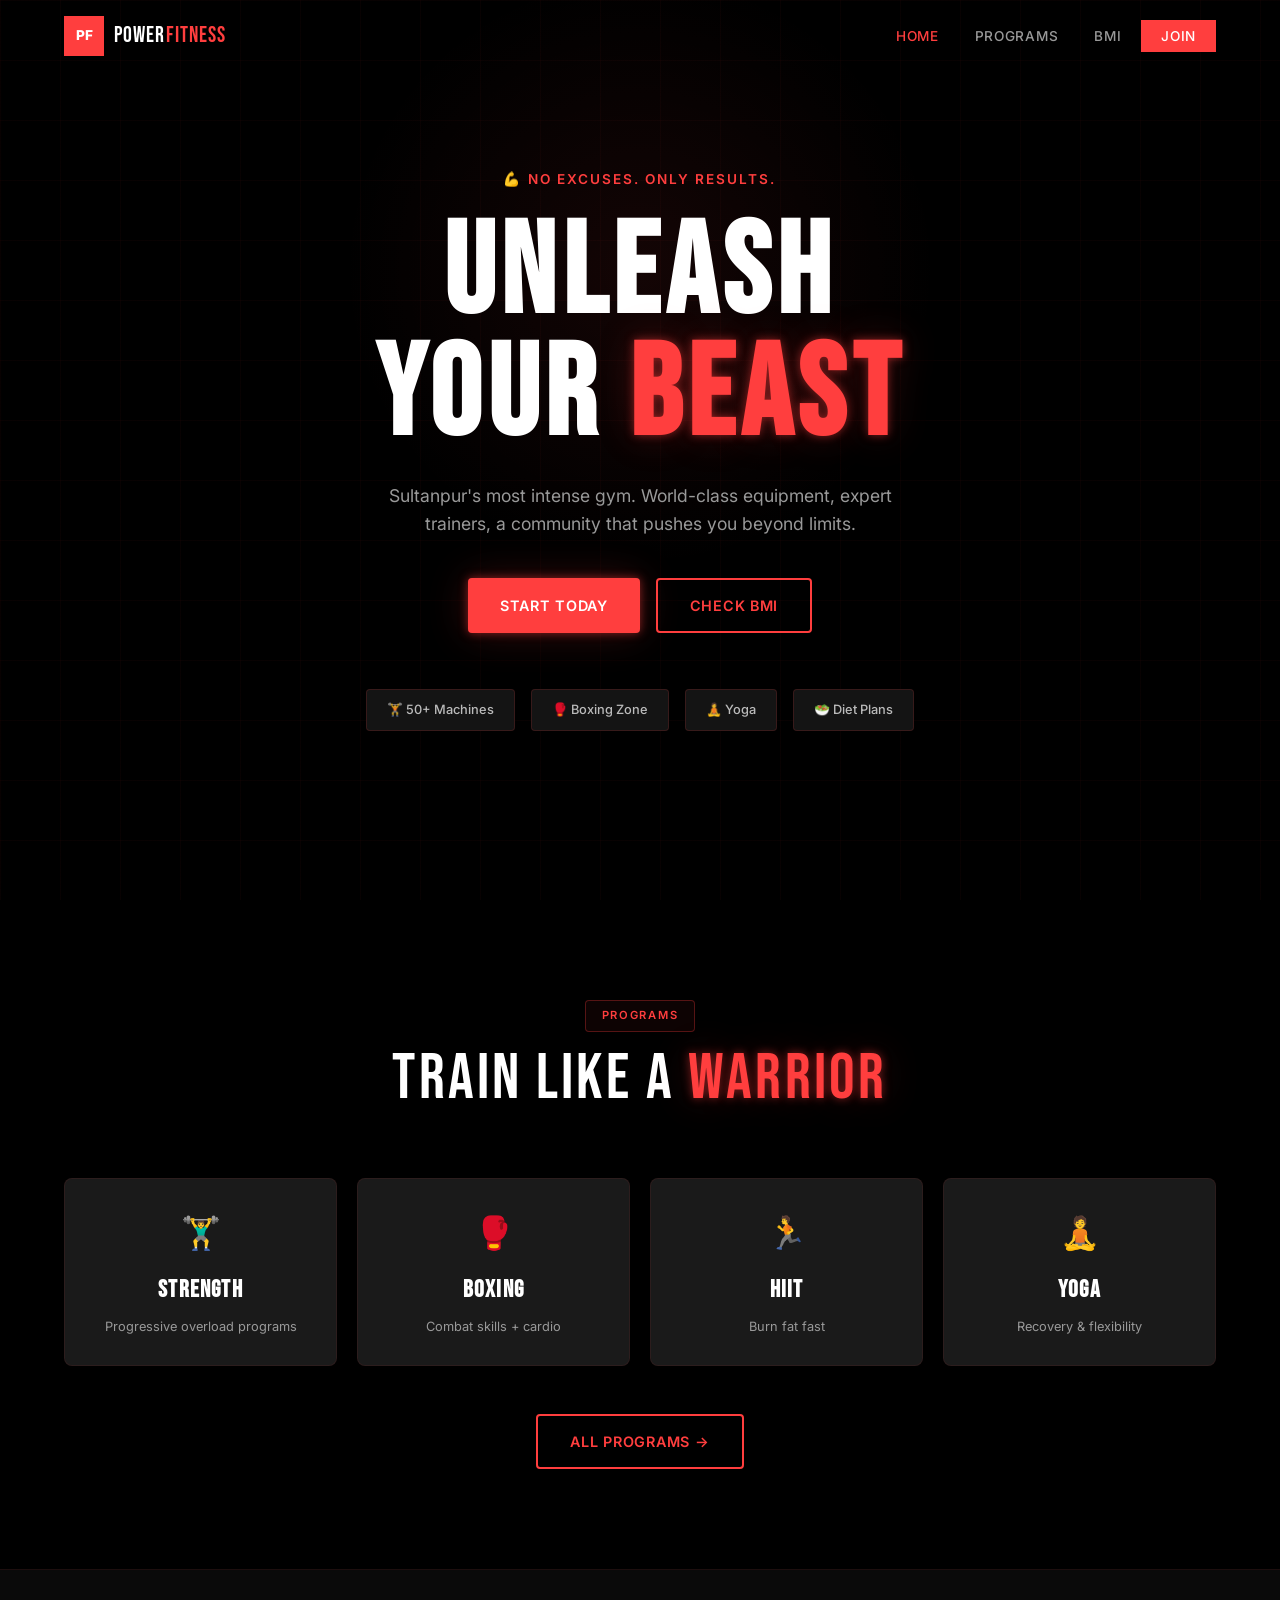
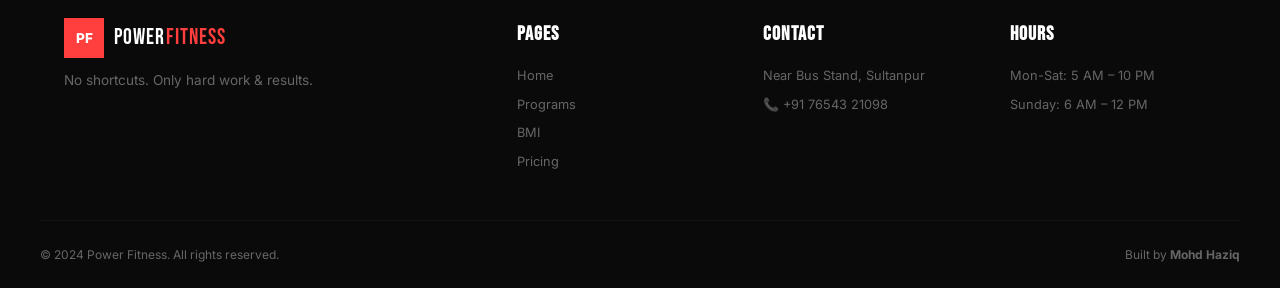
==== index.html @ 5e11d3d1 "feat: complete multi-page Power Fitness with neon sidebar - 4 pages: Home, Programs, BMI Calculator," ====
<!DOCTYPE html>
<html lang="en">
<head>
  <meta charset="UTF-8" /><meta name="viewport" content="width=device-width, initial-scale=1.0" />
  <title>Power Fitness — Unleash Your Beast</title>
  <link rel="stylesheet" href="css/style.css" />
  <link href="https://fonts.googleapis.com/css2?family=Bebas+Neue&family=Inter:wght@300;400;500;600;700;800&display=swap" rel="stylesheet" />
</head>
<body>
  <div class="sidebar-overlay" id="sidebarOverlay"></div>
  <aside class="sidebar" id="sidebar">
    <div class="sidebar-header"><div class="sidebar-logo">PF</div><span class="sidebar-brand">POWER<span class="red">FIT</span></span><button class="sidebar-close" id="sidebarClose">✕</button></div>
    <nav class="sidebar-nav">
      <a href="index.html" class="sidebar-link active"><span class="s-bolt">⚡</span>Home</a>
      <a href="pages/programs.html" class="sidebar-link"><span class="s-bolt">🏋️</span>Programs</a>
      <a href="pages/bmi.html" class="sidebar-link"><span class="s-bolt">📊</span>BMI Tool</a>
      <a href="pages/pricing.html" class="sidebar-link"><span class="s-bolt">💰</span>Pricing</a>
    </nav>
    <div class="sidebar-footer">
      <p class="sidebar-pulse">🔴 LIVE — Open Now</p>
      <a href="pages/pricing.html" class="sidebar-cta">JOIN NOW</a>
    </div>
  </aside>
  <nav class="navbar" id="navbar">
    <div class="nav-container">
      <a href="index.html" class="nav-brand"><span class="brand-icon">PF</span><span class="brand-text">POWER<span class="red">FITNESS</span></span></a>
      <ul class="nav-links" id="navLinks"><li><a href="index.html" class="nav-link active">Home</a></li><li><a href="pages/programs.html" class="nav-link">Programs</a></li><li><a href="pages/bmi.html" class="nav-link">BMI</a></li><li><a href="pages/pricing.html" class="nav-link nav-cta">Join</a></li></ul>
      <button class="hamburger" id="hamburger"><span class="h-line"></span><span class="h-line"></span><span class="h-line"></span></button>
    </div>
  </nav>

  <section class="hero">
    <div class="hero-grid"></div><div class="hero-glow"></div>
    <div class="container hero-content">
      <p class="hero-tag" data-slide>💪 No Excuses. Only Results.</p>
      <h1 class="hero-title" data-slide data-delay="150">UNLEASH<br/>YOUR <span class="neon">BEAST</span></h1>
      <p class="hero-desc" data-slide data-delay="300">Sultanpur's most intense gym. World-class equipment, expert trainers, a community that pushes you beyond limits.</p>
      <div class="hero-actions" data-slide data-delay="450"><a href="pages/pricing.html" class="btn btn-primary">Start Today</a><a href="pages/bmi.html" class="btn btn-outline">Check BMI</a></div>
      <div class="hero-badges" data-slide data-delay="600">
        <div class="badge">🏋️ 50+ Machines</div><div class="badge">🥊 Boxing Zone</div><div class="badge">🧘 Yoga</div><div class="badge">🥗 Diet Plans</div>
      </div>
    </div>
  </section>

  <section class="preview section">
    <div class="container">
      <div class="section-header" data-slide><span class="section-tag">Programs</span><h2 class="section-title">TRAIN LIKE A <span class="neon">WARRIOR</span></h2></div>
      <div class="prog-grid">
        <div class="prog-card" data-slide><div class="prog-icon">🏋️‍♂️</div><h3>Strength</h3><p>Progressive overload programs</p></div>
        <div class="prog-card" data-slide data-delay="100"><div class="prog-icon">🥊</div><h3>Boxing</h3><p>Combat skills + cardio</p></div>
        <div class="prog-card" data-slide data-delay="200"><div class="prog-icon">🏃</div><h3>HIIT</h3><p>Burn fat fast</p></div>
        <div class="prog-card" data-slide data-delay="300"><div class="prog-icon">🧘</div><h3>Yoga</h3><p>Recovery & flexibility</p></div>
      </div>
      <div class="section-cta" data-slide><a href="pages/programs.html" class="btn btn-outline">All Programs →</a></div>
    </div>
  </section>

  <footer class="footer">
    <div class="container footer-grid">
      <div class="footer-brand"><div class="nav-brand"><span class="brand-icon">PF</span><span class="brand-text">POWER<span class="red">FITNESS</span></span></div><p>No shortcuts. Only hard work & results.</p></div>
      <div class="footer-col"><h4>Pages</h4><a href="index.html">Home</a><a href="pages/programs.html">Programs</a><a href="pages/bmi.html">BMI</a><a href="pages/pricing.html">Pricing</a></div>
      <div class="footer-col"><h4>Contact</h4><p>Near Bus Stand, Sultanpur</p><p>📞 +91 76543 21098</p></div>
      <div class="footer-col"><h4>Hours</h4><p>Mon-Sat: 5 AM – 10 PM</p><p>Sunday: 6 AM – 12 PM</p></div>
    </div>
    <div class="container footer-bottom"><p>© 2024 Power Fitness. All rights reserved.</p><p>Built by <strong>Mohd Haziq</strong></p></div>
  </footer>
  <button class="back-to-top" id="backToTop">↑</button>
  <script src="js/main.js"></script>
</body>
</html>
---- css/style.css ----
/* Power Fitness — Neon Red/Dark Gym Theme */
*,*::before,*::after{margin:0;padding:0;box-sizing:border-box}
:root{--red:#ff3e3e;--red-d:#cc0000;--red-l:#ff6b6b;--red-glow:0 0 10px rgba(255,62,62,.5),0 0 40px rgba(255,62,62,.2);--black:#000;--black-l:#0a0a0a;--black-m:#141414;--black-c:#1a1a1a;--g700:#333;--g600:#666;--g500:#999;--g400:#bbb;--white:#fff;--ff:'Bebas Neue',Impact,sans-serif;--fb:'Inter',system-ui,sans-serif;--tr:.3s cubic-bezier(.4,0,.2,1)}
html{scroll-behavior:smooth}
body{font-family:var(--fb);background:var(--black);color:var(--white);line-height:1.6;overflow-x:hidden}
.neon{color:var(--red);text-shadow:var(--red-glow)}
.red{color:var(--red)}
.container{max-width:1200px;margin:0 auto;padding:0 24px}
.section{padding:100px 0}
.section-header{text-align:center;margin-bottom:64px}
.section-tag{display:inline-block;font-size:.7rem;font-weight:600;letter-spacing:.15em;text-transform:uppercase;color:var(--red);margin-bottom:12px;padding:6px 16px;border:1px solid rgba(255,62,62,.3);border-radius:4px;background:rgba(255,62,62,.05)}
.section-title{font-family:var(--ff);font-size:clamp(2.5rem,5vw,4rem);font-weight:400;line-height:1.1;margin-bottom:16px;letter-spacing:.05em}
.section-cta{text-align:center;margin-top:48px}

/* Buttons */
.btn{display:inline-flex;align-items:center;justify-content:center;gap:8px;padding:14px 32px;border-radius:4px;font-family:var(--fb);font-size:.9rem;font-weight:600;cursor:pointer;transition:var(--tr);text-decoration:none;border:none;text-transform:uppercase;letter-spacing:.05em}
.btn-primary{background:var(--red);color:#fff;box-shadow:var(--red-glow)}
.btn-primary:hover{background:var(--red-d);transform:translateY(-2px);box-shadow:0 0 20px rgba(255,62,62,.6),0 0 60px rgba(255,62,62,.3)}
.btn-outline{background:transparent;color:var(--red);border:2px solid var(--red)}
.btn-outline:hover{background:rgba(255,62,62,.1);box-shadow:var(--red-glow)}
.btn-full{width:100%}

/* ── SIDEBAR (Neon Red Glow) ── */
.sidebar-overlay{position:fixed;inset:0;background:rgba(0,0,0,0);z-index:40;transition:background .35s ease;pointer-events:none}
.sidebar-overlay.active{background:rgba(0,0,0,.7);pointer-events:auto}
.sidebar{position:fixed;top:0;left:-320px;width:300px;max-width:85vw;height:100vh;background:linear-gradient(180deg,#0a0a0a,#000);z-index:50;transition:left .4s cubic-bezier(.4,0,.2,1);display:flex;flex-direction:column;border-right:1px solid rgba(255,62,62,.15);box-shadow:4px 0 24px rgba(255,62,62,.05)}
.sidebar.open{left:0;box-shadow:8px 0 40px rgba(255,62,62,.1)}
.sidebar-header{display:flex;align-items:center;gap:12px;padding:20px 24px;border-bottom:1px solid rgba(255,62,62,.1)}
.sidebar-logo{width:40px;height:40px;background:var(--red);display:flex;align-items:center;justify-content:center;font-weight:800;font-size:.85rem;color:#fff}
.sidebar-brand{font-family:var(--ff);font-size:1.4rem;letter-spacing:.05em;color:#fff}
.sidebar-close{margin-left:auto;background:none;border:none;color:var(--red);font-size:1.25rem;cursor:pointer;padding:8px;transition:var(--tr)}
.sidebar-close:hover{transform:rotate(90deg);text-shadow:var(--red-glow)}
.sidebar-nav{flex:1;padding:24px 16px;overflow-y:auto}
.sidebar-link{display:flex;align-items:center;gap:14px;padding:14px 16px;font-size:.9rem;font-weight:500;color:var(--g500);text-decoration:none;transition:var(--tr);text-transform:uppercase;letter-spacing:.05em;margin-bottom:2px;border-left:3px solid transparent}
.sidebar-link:hover,.sidebar-link.active{color:var(--red);background:rgba(255,62,62,.05);border-left-color:var(--red)}
.sidebar-link.active{text-shadow:0 0 8px rgba(255,62,62,.3)}
.s-bolt{font-size:1.1rem;width:24px;text-align:center}
.sidebar-footer{padding:20px 24px;border-top:1px solid rgba(255,62,62,.1)}
.sidebar-pulse{font-size:.75rem;color:var(--red);text-align:center;margin-bottom:12px;animation:neonPulse 2s ease infinite}
@keyframes neonPulse{0%,100%{opacity:.5}50%{opacity:1;text-shadow:var(--red-glow)}}
.sidebar-cta{display:block;text-align:center;padding:12px;border-radius:4px;background:var(--red);color:#fff;font-family:var(--ff);font-size:1.3rem;letter-spacing:.1em;text-decoration:none;transition:var(--tr);box-shadow:var(--red-glow)}
.sidebar-cta:hover{box-shadow:0 0 20px rgba(255,62,62,.6)}

/* ── HAMBURGER (3 Lines → Lightning Bolt morph) ── */
.hamburger{display:none;flex-direction:column;align-items:center;justify-content:center;gap:6px;background:none;border:none;cursor:pointer;padding:8px;width:40px;height:40px}
.h-line{width:24px;height:2px;background:var(--red);border-radius:2px;transition:var(--tr);transform-origin:center}
.hamburger.open .h-line:nth-child(1){transform:rotate(45deg) translate(5px,6px);width:20px}
.hamburger.open .h-line:nth-child(2){transform:scaleX(1.4);background:var(--red);box-shadow:var(--red-glow)}
.hamburger.open .h-line:nth-child(3){transform:rotate(-45deg) translate(5px,-6px);width:20px}

/* Navbar */
.navbar{position:fixed;top:0;width:100%;z-index:30;padding:16px 0;transition:var(--tr)}
.navbar.scrolled{background:rgba(0,0,0,.92);backdrop-filter:blur(20px);padding:10px 0;border-bottom:1px solid rgba(255,62,62,.1)}
.nav-container{max-width:1200px;margin:0 auto;padding:0 24px;display:flex;align-items:center;justify-content:space-between}
.nav-brand{display:flex;align-items:center;gap:10px;text-decoration:none}
.brand-icon{width:40px;height:40px;background:var(--red);display:flex;align-items:center;justify-content:center;font-weight:800;font-size:.85rem;color:#fff}
.brand-text{font-family:var(--ff);font-size:1.4rem;letter-spacing:.05em;color:#fff}
.nav-links{display:flex;align-items:center;gap:4px;list-style:none}
.nav-link{padding:8px 16px;font-size:.85rem;font-weight:500;color:var(--g500);text-decoration:none;transition:var(--tr);text-transform:uppercase;letter-spacing:.05em}
.nav-link:hover,.nav-link.active{color:var(--red)}
.nav-cta{background:var(--red)!important;color:#fff!important;padding:8px 20px!important}

/* Hero */
.hero{min-height:100vh;display:flex;align-items:center;position:relative;overflow:hidden;text-align:center}
.hero-grid{position:absolute;inset:0;background-image:linear-gradient(rgba(255,62,62,.03) 1px,transparent 1px),linear-gradient(90deg,rgba(255,62,62,.03) 1px,transparent 1px);background-size:60px 60px}
.hero-glow{position:absolute;top:30%;left:50%;transform:translate(-50%,-50%);width:600px;height:600px;background:radial-gradient(circle,rgba(255,62,62,.08) 0%,transparent 70%);pointer-events:none}
.hero-content{position:relative;z-index:2}
.hero-tag{font-size:.85rem;font-weight:600;color:var(--red);letter-spacing:.15em;text-transform:uppercase;margin-bottom:24px}
.hero-title{font-family:var(--ff);font-size:clamp(4rem,10vw,8rem);line-height:.95;margin-bottom:24px;letter-spacing:.05em}
.hero-desc{font-size:1.1rem;color:var(--g500);max-width:540px;margin:0 auto 40px}
.hero-actions{display:flex;gap:16px;justify-content:center;flex-wrap:wrap}
.hero-badges{display:flex;justify-content:center;gap:16px;margin-top:56px;flex-wrap:wrap}
.badge{padding:10px 20px;background:var(--black-m);border:1px solid rgba(255,62,62,.15);border-radius:4px;font-size:.8rem;font-weight:500;color:var(--g400)}

/* Programs Preview */
.prog-grid{display:grid;grid-template-columns:repeat(4,1fr);gap:20px}
.prog-card{background:var(--black-c);border-radius:8px;padding:28px;border:1px solid rgba(255,62,62,.08);transition:var(--tr);text-align:center;position:relative;overflow:hidden}
.prog-card::after{content:'';position:absolute;bottom:0;left:0;right:0;height:2px;background:var(--red);transform:scaleX(0);transition:transform .4s ease;transform-origin:left}
.prog-card:hover{border-color:rgba(255,62,62,.2);transform:translateY(-4px)}
.prog-card:hover::after{transform:scaleX(1)}
.prog-icon{font-size:2rem;margin-bottom:12px}
.prog-card h3{font-family:var(--ff);font-size:1.5rem;letter-spacing:.05em;margin-bottom:8px}
.prog-card p{font-size:.8rem;color:var(--g500)}

/* Page Hero */
.page-hero{padding:140px 0 60px;text-align:center;background:linear-gradient(180deg,rgba(255,62,62,.03),transparent)}
.page-title{font-family:var(--ff);font-size:clamp(2.5rem,5vw,4rem);letter-spacing:.05em;margin-bottom:16px}

/* Program Detail */
.pd-grid{display:grid;grid-template-columns:repeat(3,1fr);gap:20px}
.pd-card{background:var(--black-c);border-radius:8px;padding:28px;border:1px solid rgba(255,62,62,.08);transition:var(--tr);position:relative;overflow:hidden}
.pd-card::before{content:'';position:absolute;top:0;left:0;right:0;height:3px;background:var(--red);transform:scaleX(0);transition:transform .4s ease;transform-origin:left}
.pd-card:hover{border-color:rgba(255,62,62,.2);transform:translateY(-4px)}
.pd-card:hover::before{transform:scaleX(1)}
.pd-icon{font-size:2.5rem;margin-bottom:12px}
.pd-card h3{font-family:var(--ff);font-size:1.5rem;letter-spacing:.05em;margin-bottom:10px}
.pd-card>p{font-size:.85rem;color:var(--g500);margin-bottom:16px;line-height:1.6}
.pd-feat{list-style:none}
.pd-feat li{font-size:.8rem;color:var(--g400);padding:5px 0}

/* BMI */
.bmi-grid{display:grid;grid-template-columns:1fr 1fr;gap:64px;align-items:start}
.bmi-info h2{font-family:var(--ff);font-size:2rem;letter-spacing:.05em;margin-bottom:16px}
.bmi-info>p{color:var(--g500);margin-bottom:32px;line-height:1.7}
.bmi-scale{display:grid;grid-template-columns:1fr 1fr;gap:12px}
.scale-item{padding:12px;border-radius:6px;font-size:.8rem;color:var(--g400);border:1px solid rgba(255,255,255,.05)}
.scale-item span{display:block;font-weight:700;font-size:.9rem;margin-bottom:2px}
.scale-item.uw{border-color:rgba(59,130,246,.3);color:#93c5fd}.scale-item.uw span{color:#3b82f6}
.scale-item.nm{border-color:rgba(34,197,94,.3);color:#86efac}.scale-item.nm span{color:#22c55e}
.scale-item.ow{border-color:rgba(234,179,8,.3);color:#fde047}.scale-item.ow span{color:#eab308}
.scale-item.ob{border-color:rgba(239,68,68,.3);color:#fca5a5}.scale-item.ob span{color:#ef4444}
.bmi-calc{background:var(--black-c);padding:40px;border-radius:8px;border:1px solid rgba(255,62,62,.1)}
.bmi-calc h3{font-family:var(--ff);font-size:1.75rem;letter-spacing:.05em;margin-bottom:24px}
.bmi-inputs{display:grid;grid-template-columns:1fr 1fr;gap:16px;margin-bottom:20px}
.bmi-g label{display:block;font-size:.8rem;font-weight:500;margin-bottom:6px;color:var(--g500);text-transform:uppercase;letter-spacing:.05em}
.bmi-g input{width:100%;padding:12px 16px;border-radius:6px;border:1px solid rgba(255,62,62,.15);background:var(--black-m);color:#fff;font-family:var(--fb);font-size:1rem;transition:var(--tr);outline:none}
.bmi-g input:focus{border-color:var(--red);box-shadow:0 0 0 3px rgba(255,62,62,.1)}
.bmi-result{text-align:center;padding-top:24px;border-top:1px solid rgba(255,62,62,.1);margin-top:20px}
.bmi-result.hidden{display:none}
.bmi-val span{font-family:var(--ff);font-size:4rem;letter-spacing:.05em}
.bmi-cat{font-family:var(--ff);font-size:1.5rem;letter-spacing:.05em;margin-bottom:8px}
.bmi-msg{font-size:.85rem;color:var(--g500)}

/* Pricing */
.pricing-toggle{display:flex;justify-content:center;gap:4px;margin-bottom:48px;background:var(--black-c);padding:4px;border-radius:4px;display:inline-flex}
.pricing-toggle{margin:0 auto 48px;display:flex}
.toggle-btn{padding:10px 24px;border:none;background:transparent;color:var(--g500);font-family:var(--fb);font-size:.85rem;font-weight:600;cursor:pointer;transition:var(--tr);border-radius:4px;text-transform:uppercase;letter-spacing:.05em}
.toggle-btn.active{background:var(--red);color:#fff}
.save-badge{font-size:.65rem;background:rgba(34,197,94,.2);color:#22c55e;padding:2px 8px;border-radius:4px;margin-left:6px}
.pricing-grid{display:grid;grid-template-columns:repeat(3,1fr);gap:24px}
.pricing-card{background:var(--black-c);border-radius:8px;padding:40px 32px;border:1px solid rgba(255,62,62,.08);transition:var(--tr);text-align:center;position:relative}
.pricing-card:hover{border-color:rgba(255,62,62,.2);transform:translateY(-4px)}
.pricing-card.popular{border:2px solid var(--red);box-shadow:0 0 30px rgba(255,62,62,.15)}
.pop-badge{position:absolute;top:-14px;left:50%;transform:translateX(-50%);padding:6px 20px;background:var(--red);color:#fff;border-radius:4px;font-size:.7rem;font-weight:700;text-transform:uppercase;letter-spacing:.05em;white-space:nowrap}
.pricing-name{font-family:var(--ff);font-size:2rem;letter-spacing:.1em;margin-bottom:8px}
.pricing-price{font-family:var(--ff);font-size:3rem;letter-spacing:.05em;margin-bottom:8px;color:var(--red)}
.pricing-price span{font-size:1rem;color:var(--g500)}
.pricing-desc{font-size:.85rem;color:var(--g500);margin-bottom:32px}
.pricing-feat{list-style:none;text-align:left;margin-bottom:32px}
.pricing-feat li{font-size:.8rem;color:var(--g400);padding:8px 0;border-bottom:1px solid rgba(255,255,255,.04)}
.pricing-feat li.off{color:var(--g600);text-decoration:line-through;opacity:.5}

/* Footer */
.footer{background:var(--black-l);border-top:1px solid rgba(255,62,62,.08);padding:48px 0 0}
.footer-grid{display:grid;grid-template-columns:2fr 1fr 1fr 1fr;gap:40px;margin-bottom:40px}
.footer-brand p{margin-top:12px;font-size:.85rem;color:var(--g600)}
.footer-col h4{font-family:var(--ff);font-size:1.25rem;letter-spacing:.05em;margin-bottom:16px}
.footer-col a,.footer-col p{display:block;font-size:.8rem;color:var(--g600);text-decoration:none;margin-bottom:8px;transition:var(--tr)}
.footer-col a:hover{color:var(--red)}
.footer-bottom{display:flex;justify-content:space-between;align-items:center;padding:24px 0;border-top:1px solid rgba(255,255,255,.04);font-size:.75rem;color:var(--g600)}

/* Back to Top */
.back-to-top{position:fixed;bottom:32px;right:32px;width:48px;height:48px;border-radius:4px;background:var(--red);color:#fff;border:none;font-size:1.25rem;cursor:pointer;opacity:0;visibility:hidden;transition:var(--tr);box-shadow:var(--red-glow);z-index:99}
.back-to-top.visible{opacity:1;visibility:visible}
.back-to-top:hover{transform:translateY(-4px)}

/* Toast */
.toast{position:fixed;bottom:32px;left:50%;transform:translateX(-50%) translateY(100px);padding:16px 32px;border-radius:4px;background:var(--red);color:#fff;font-weight:600;font-size:.85rem;z-index:9999;opacity:0;transition:transform .4s cubic-bezier(.4,0,.2,1),opacity .4s ease;text-transform:uppercase;letter-spacing:.05em}
.toast.show{transform:translateX(-50%) translateY(0);opacity:1}

/* Slide Animation */
[data-slide]{opacity:0;transform:translateY(40px);transition:opacity .7s ease,transform .7s cubic-bezier(.4,0,.2,1)}
[data-slide="left"]{transform:translateX(-50px)}
[data-slide="right"]{transform:translateX(50px)}
[data-slide].slided{opacity:1;transform:translate(0,0)}

/* Responsive */
@media(max-width:1024px){.bmi-grid{grid-template-columns:1fr;gap:48px}.prog-grid{grid-template-columns:repeat(2,1fr)}.pd-grid{grid-template-columns:repeat(2,1fr)}.pricing-grid{grid-template-columns:1fr;max-width:400px;margin:0 auto}.footer-grid{grid-template-columns:1fr 1fr}}
@media(max-width:768px){
  .nav-links{display:none}.hamburger{display:flex}
  .prog-grid,.pd-grid{grid-template-columns:1fr}
  .bmi-inputs,.bmi-scale{grid-template-columns:1fr}
  .hero-badges{gap:8px}.badge{padding:8px 14px;font-size:.75rem}
  .footer-grid{grid-template-columns:1fr}
  .footer-bottom{flex-direction:column;gap:8px;text-align:center}
}
@media(max-width:480px){.section{padding:64px 0}.hero-title{font-size:clamp(3rem,12vw,5rem)}.hero-actions{flex-direction:column;align-items:center}.hero-actions .btn{width:100%}.pricing-toggle{flex-direction:column;width:100%}}
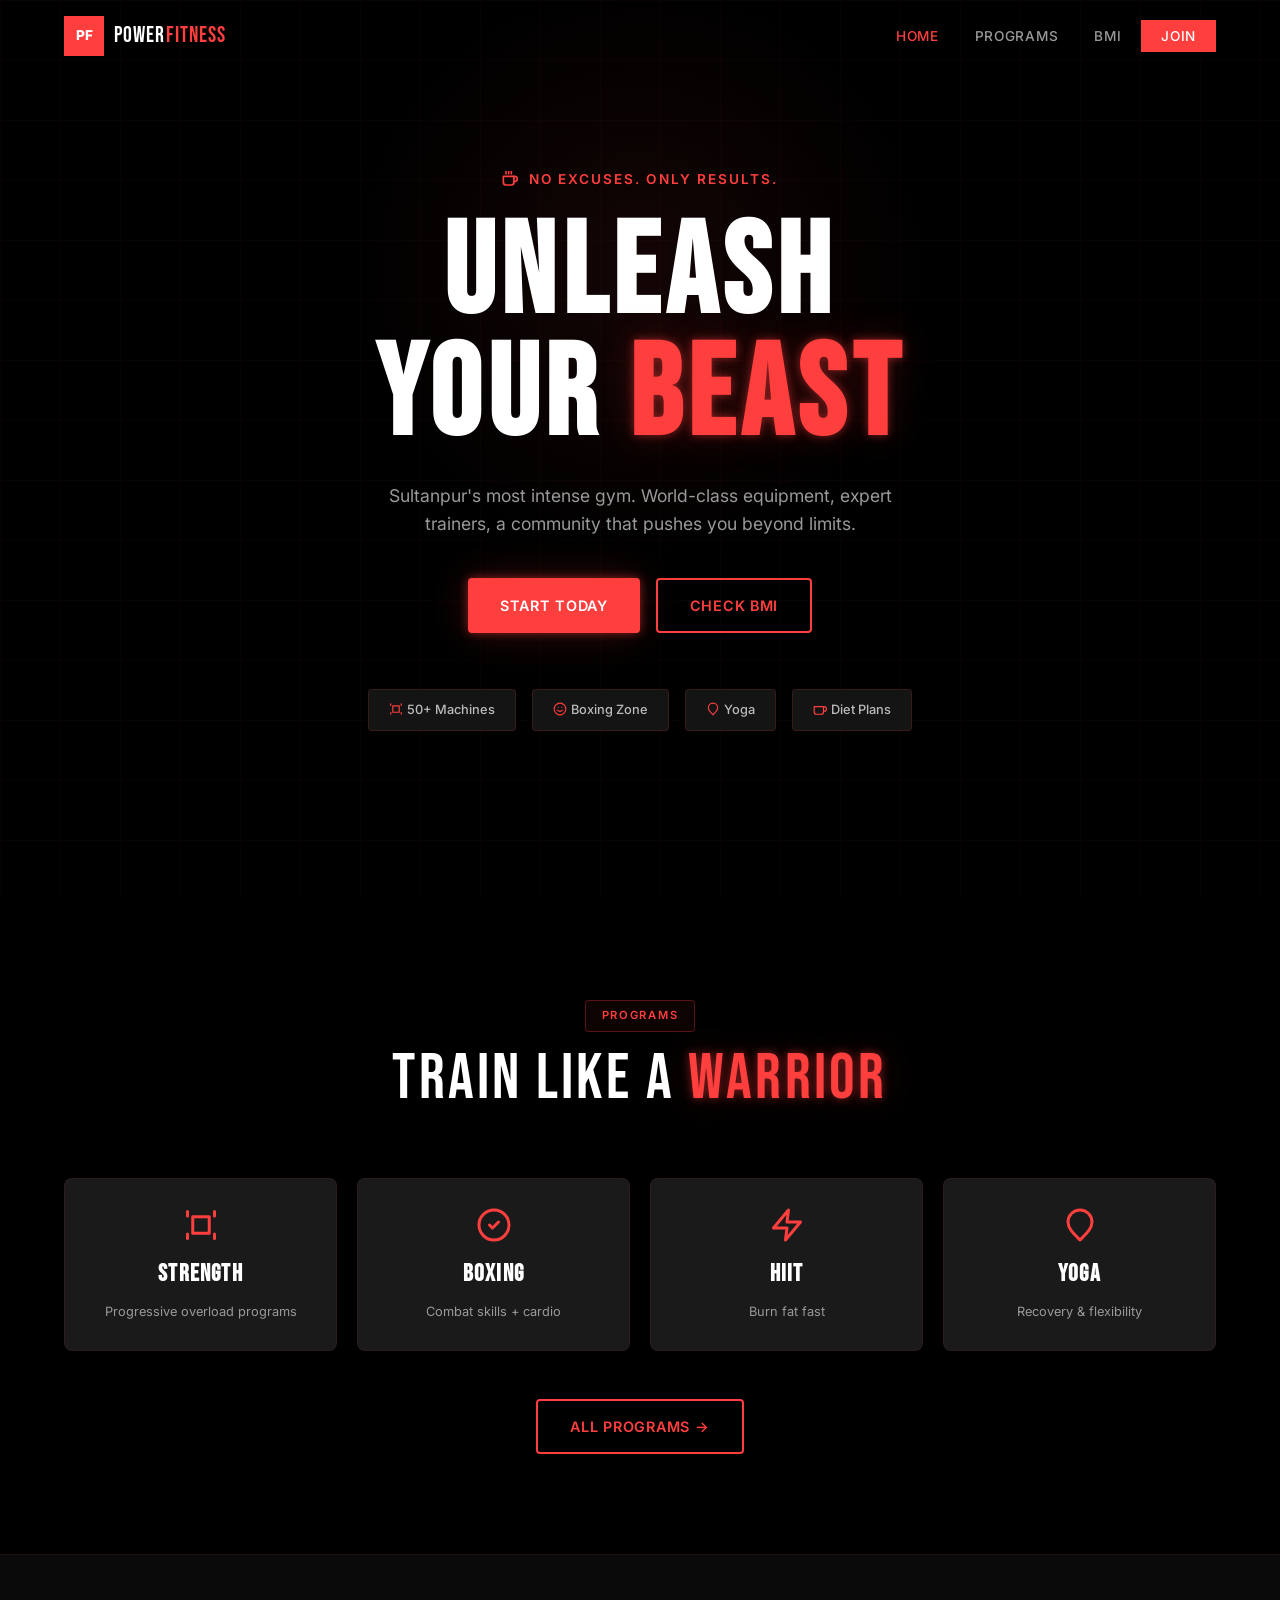
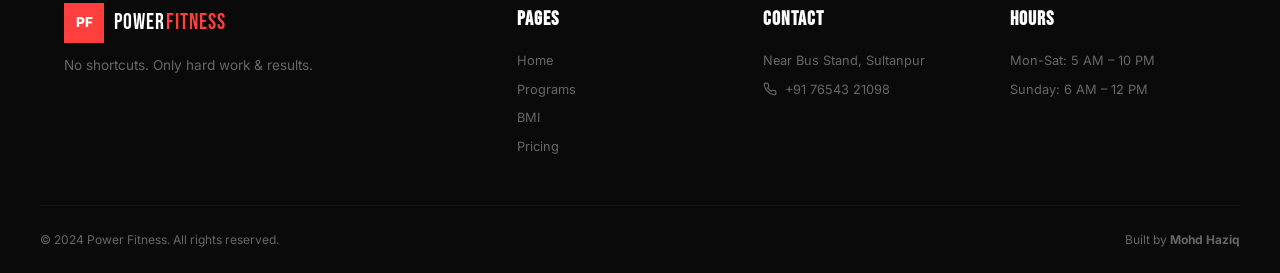
==== commit de91d579: "Replace all emojis with SVG icons - professional look" ====
--- a/index.html
+++ b/index.html
@@ -11,13 +11,13 @@
   <aside class="sidebar" id="sidebar">
     <div class="sidebar-header"><div class="sidebar-logo">PF</div><span class="sidebar-brand">POWER<span class="red">FIT</span></span><button class="sidebar-close" id="sidebarClose">✕</button></div>
     <nav class="sidebar-nav">
-      <a href="index.html" class="sidebar-link active"><span class="s-bolt">⚡</span>Home</a>
-      <a href="pages/programs.html" class="sidebar-link"><span class="s-bolt">🏋️</span>Programs</a>
-      <a href="pages/bmi.html" class="sidebar-link"><span class="s-bolt">📊</span>BMI Tool</a>
-      <a href="pages/pricing.html" class="sidebar-link"><span class="s-bolt">💰</span>Pricing</a>
+      <a href="index.html" class="sidebar-link active"><span class="s-bolt"><svg width="18" height="18" viewBox="0 0 24 24" fill="none" stroke="var(--red)" stroke-width="2" stroke-linecap="round" stroke-linejoin="round"><polygon points="13 2 3 14 12 14 11 22 21 10 12 10 13 2"/></svg></span>Home</a>
+      <a href="pages/programs.html" class="sidebar-link"><span class="s-bolt"><svg width="18" height="18" viewBox="0 0 24 24" fill="none" stroke="var(--red)" stroke-width="2" stroke-linecap="round" stroke-linejoin="round"><path d="M6.5 6.5h11v11h-11z"/><path d="M3 3v3"/><path d="M21 3v3"/><path d="M3 18v3"/><path d="M21 18v3"/><path d="M6.5 12h11"/></svg></span>Programs</a>
+      <a href="pages/bmi.html" class="sidebar-link"><span class="s-bolt"><svg width="18" height="18" viewBox="0 0 24 24" fill="none" stroke="var(--red)" stroke-width="2" stroke-linecap="round" stroke-linejoin="round"><line x1="18" y1="20" x2="18" y2="10"/><line x1="12" y1="20" x2="12" y2="4"/><line x1="6" y1="20" x2="6" y2="14"/></svg></span>BMI Tool</a>
+      <a href="pages/pricing.html" class="sidebar-link"><span class="s-bolt"><svg width="18" height="18" viewBox="0 0 24 24" fill="none" stroke="var(--red)" stroke-width="2" stroke-linecap="round" stroke-linejoin="round"><line x1="12" y1="1" x2="12" y2="23"/><path d="M17 5H9.5a3.5 3.5 0 0 0 0 7h5a3.5 3.5 0 0 1 0 7H6"/></svg></span>Pricing</a>
     </nav>
     <div class="sidebar-footer">
-      <p class="sidebar-pulse">🔴 LIVE — Open Now</p>
+      <p class="sidebar-pulse"><svg width="8" height="8" viewBox="0 0 24 24" fill="var(--red)" style="vertical-align:-1px;margin-right:4px"><circle cx="12" cy="12" r="8"/></svg> LIVE — Open Now</p>
       <a href="pages/pricing.html" class="sidebar-cta">JOIN NOW</a>
     </div>
   </aside>
@@ -32,12 +32,15 @@
   <section class="hero">
     <div class="hero-grid"></div><div class="hero-glow"></div>
     <div class="container hero-content">
-      <p class="hero-tag" data-slide>💪 No Excuses. Only Results.</p>
+      <p class="hero-tag" data-slide><svg width="16" height="16" viewBox="0 0 24 24" fill="none" stroke="var(--red)" stroke-width="2.5" stroke-linecap="round" stroke-linejoin="round" style="vertical-align:-3px;margin-right:6px"><path d="M18 8h1a4 4 0 0 1 0 8h-1"/><path d="M2 8h16v9a4 4 0 0 1-4 4H6a4 4 0 0 1-4-4V8z"/><line x1="6" y1="1" x2="6" y2="4"/><line x1="10" y1="1" x2="10" y2="4"/><line x1="14" y1="1" x2="14" y2="4"/></svg> No Excuses. Only Results.</p>
       <h1 class="hero-title" data-slide data-delay="150">UNLEASH<br/>YOUR <span class="neon">BEAST</span></h1>
       <p class="hero-desc" data-slide data-delay="300">Sultanpur's most intense gym. World-class equipment, expert trainers, a community that pushes you beyond limits.</p>
       <div class="hero-actions" data-slide data-delay="450"><a href="pages/pricing.html" class="btn btn-primary">Start Today</a><a href="pages/bmi.html" class="btn btn-outline">Check BMI</a></div>
       <div class="hero-badges" data-slide data-delay="600">
-        <div class="badge">🏋️ 50+ Machines</div><div class="badge">🥊 Boxing Zone</div><div class="badge">🧘 Yoga</div><div class="badge">🥗 Diet Plans</div>
+        <div class="badge"><svg width="14" height="14" viewBox="0 0 24 24" fill="none" stroke="var(--red)" stroke-width="2" stroke-linecap="round" stroke-linejoin="round" style="vertical-align:-2px;margin-right:4px"><path d="M6.5 6.5h11v11h-11z"/><path d="M3 3v3"/><path d="M21 3v3"/><path d="M3 18v3"/><path d="M21 18v3"/></svg>50+ Machines</div>
+        <div class="badge"><svg width="14" height="14" viewBox="0 0 24 24" fill="none" stroke="var(--red)" stroke-width="2" stroke-linecap="round" stroke-linejoin="round" style="vertical-align:-2px;margin-right:4px"><circle cx="12" cy="12" r="10"/><path d="M8 14s1.5 2 4 2 4-2 4-2"/><line x1="9" y1="9" x2="9.01" y2="9"/><line x1="15" y1="9" x2="15.01" y2="9"/></svg>Boxing Zone</div>
+        <div class="badge"><svg width="14" height="14" viewBox="0 0 24 24" fill="none" stroke="var(--red)" stroke-width="2" stroke-linecap="round" stroke-linejoin="round" style="vertical-align:-2px;margin-right:4px"><path d="M12 22c4-4 8-7.5 8-12a8 8 0 1 0-16 0c0 4.5 4 8 8 12z"/></svg>Yoga</div>
+        <div class="badge"><svg width="14" height="14" viewBox="0 0 24 24" fill="none" stroke="var(--red)" stroke-width="2" stroke-linecap="round" stroke-linejoin="round" style="vertical-align:-2px;margin-right:4px"><path d="M18 8h1a4 4 0 0 1 0 8h-1"/><path d="M2 8h16v9a4 4 0 0 1-4 4H6a4 4 0 0 1-4-4V8z"/></svg>Diet Plans</div>
       </div>
     </div>
   </section>
@@ -46,10 +49,10 @@
     <div class="container">
       <div class="section-header" data-slide><span class="section-tag">Programs</span><h2 class="section-title">TRAIN LIKE A <span class="neon">WARRIOR</span></h2></div>
       <div class="prog-grid">
-        <div class="prog-card" data-slide><div class="prog-icon">🏋️‍♂️</div><h3>Strength</h3><p>Progressive overload programs</p></div>
-        <div class="prog-card" data-slide data-delay="100"><div class="prog-icon">🥊</div><h3>Boxing</h3><p>Combat skills + cardio</p></div>
-        <div class="prog-card" data-slide data-delay="200"><div class="prog-icon">🏃</div><h3>HIIT</h3><p>Burn fat fast</p></div>
-        <div class="prog-card" data-slide data-delay="300"><div class="prog-icon">🧘</div><h3>Yoga</h3><p>Recovery & flexibility</p></div>
+        <div class="prog-card" data-slide><div class="prog-icon"><svg width="36" height="36" viewBox="0 0 24 24" fill="none" stroke="var(--red)" stroke-width="2" stroke-linecap="round" stroke-linejoin="round"><path d="M6.5 6.5h11v11h-11z"/><path d="M3 3v3"/><path d="M21 3v3"/><path d="M3 18v3"/><path d="M21 18v3"/></svg></div><h3>Strength</h3><p>Progressive overload programs</p></div>
+        <div class="prog-card" data-slide data-delay="100"><div class="prog-icon"><svg width="36" height="36" viewBox="0 0 24 24" fill="none" stroke="var(--red)" stroke-width="2" stroke-linecap="round" stroke-linejoin="round"><circle cx="12" cy="12" r="10"/><path d="M9 12l2 2 4-4"/></svg></div><h3>Boxing</h3><p>Combat skills + cardio</p></div>
+        <div class="prog-card" data-slide data-delay="200"><div class="prog-icon"><svg width="36" height="36" viewBox="0 0 24 24" fill="none" stroke="var(--red)" stroke-width="2" stroke-linecap="round" stroke-linejoin="round"><polygon points="13 2 3 14 12 14 11 22 21 10 12 10 13 2"/></svg></div><h3>HIIT</h3><p>Burn fat fast</p></div>
+        <div class="prog-card" data-slide data-delay="300"><div class="prog-icon"><svg width="36" height="36" viewBox="0 0 24 24" fill="none" stroke="var(--red)" stroke-width="2" stroke-linecap="round" stroke-linejoin="round"><path d="M12 22c4-4 8-7.5 8-12a8 8 0 1 0-16 0c0 4.5 4 8 8 12z"/></svg></div><h3>Yoga</h3><p>Recovery & flexibility</p></div>
       </div>
       <div class="section-cta" data-slide><a href="pages/programs.html" class="btn btn-outline">All Programs →</a></div>
     </div>
@@ -59,7 +62,7 @@
     <div class="container footer-grid">
       <div class="footer-brand"><div class="nav-brand"><span class="brand-icon">PF</span><span class="brand-text">POWER<span class="red">FITNESS</span></span></div><p>No shortcuts. Only hard work & results.</p></div>
       <div class="footer-col"><h4>Pages</h4><a href="index.html">Home</a><a href="pages/programs.html">Programs</a><a href="pages/bmi.html">BMI</a><a href="pages/pricing.html">Pricing</a></div>
-      <div class="footer-col"><h4>Contact</h4><p>Near Bus Stand, Sultanpur</p><p>📞 +91 76543 21098</p></div>
+      <div class="footer-col"><h4>Contact</h4><p>Near Bus Stand, Sultanpur</p><p><svg width="14" height="14" viewBox="0 0 24 24" fill="none" stroke="currentColor" stroke-width="2" stroke-linecap="round" stroke-linejoin="round" style="vertical-align:-2px;margin-right:4px"><path d="M22 16.92v3a2 2 0 0 1-2.18 2 19.79 19.79 0 0 1-8.63-3.07 19.5 19.5 0 0 1-6-6 19.79 19.79 0 0 1-3.07-8.67A2 2 0 0 1 4.11 2h3a2 2 0 0 1 2 1.72c.127.96.361 1.903.7 2.81a2 2 0 0 1-.45 2.11L8.09 9.91a16 16 0 0 0 6 6l1.27-1.27a2 2 0 0 1 2.11-.45c.907.339 1.85.573 2.81.7A2 2 0 0 1 22 16.92z"/></svg> +91 76543 21098</p></div>
       <div class="footer-col"><h4>Hours</h4><p>Mon-Sat: 5 AM – 10 PM</p><p>Sunday: 6 AM – 12 PM</p></div>
     </div>
     <div class="container footer-bottom"><p>© 2024 Power Fitness. All rights reserved.</p><p>Built by <strong>Mohd Haziq</strong></p></div>
@@ -67,4 +70,4 @@
   <button class="back-to-top" id="backToTop">↑</button>
   <script src="js/main.js"></script>
 </body>
-</html>
+</html>
--- a/css/style.css
+++ b/css/style.css
@@ -34,7 +34,7 @@
 .sidebar-link{display:flex;align-items:center;gap:14px;padding:14px 16px;font-size:.9rem;font-weight:500;color:var(--g500);text-decoration:none;transition:var(--tr);text-transform:uppercase;letter-spacing:.05em;margin-bottom:2px;border-left:3px solid transparent}
 .sidebar-link:hover,.sidebar-link.active{color:var(--red);background:rgba(255,62,62,.05);border-left-color:var(--red)}
 .sidebar-link.active{text-shadow:0 0 8px rgba(255,62,62,.3)}
-.s-bolt{font-size:1.1rem;width:24px;text-align:center}
+.s-bolt{width:24px;height:24px;display:flex;align-items:center;justify-content:center}
 .sidebar-footer{padding:20px 24px;border-top:1px solid rgba(255,62,62,.1)}
 .sidebar-pulse{font-size:.75rem;color:var(--red);text-align:center;margin-bottom:12px;animation:neonPulse 2s ease infinite}
 @keyframes neonPulse{0%,100%{opacity:.5}50%{opacity:1;text-shadow:var(--red-glow)}}
@@ -78,7 +78,7 @@
 .prog-card::after{content:'';position:absolute;bottom:0;left:0;right:0;height:2px;background:var(--red);transform:scaleX(0);transition:transform .4s ease;transform-origin:left}
 .prog-card:hover{border-color:rgba(255,62,62,.2);transform:translateY(-4px)}
 .prog-card:hover::after{transform:scaleX(1)}
-.prog-icon{font-size:2rem;margin-bottom:12px}
+.prog-icon{margin-bottom:12px;display:flex;align-items:center;justify-content:center}
 .prog-card h3{font-family:var(--ff);font-size:1.5rem;letter-spacing:.05em;margin-bottom:8px}
 .prog-card p{font-size:.8rem;color:var(--g500)}
 
@@ -92,7 +92,7 @@
 .pd-card::before{content:'';position:absolute;top:0;left:0;right:0;height:3px;background:var(--red);transform:scaleX(0);transition:transform .4s ease;transform-origin:left}
 .pd-card:hover{border-color:rgba(255,62,62,.2);transform:translateY(-4px)}
 .pd-card:hover::before{transform:scaleX(1)}
-.pd-icon{font-size:2.5rem;margin-bottom:12px}
+.pd-icon{margin-bottom:12px;display:flex;align-items:center;justify-content:center}
 .pd-card h3{font-family:var(--ff);font-size:1.5rem;letter-spacing:.05em;margin-bottom:10px}
 .pd-card>p{font-size:.85rem;color:var(--g500);margin-bottom:16px;line-height:1.6}
 .pd-feat{list-style:none}
